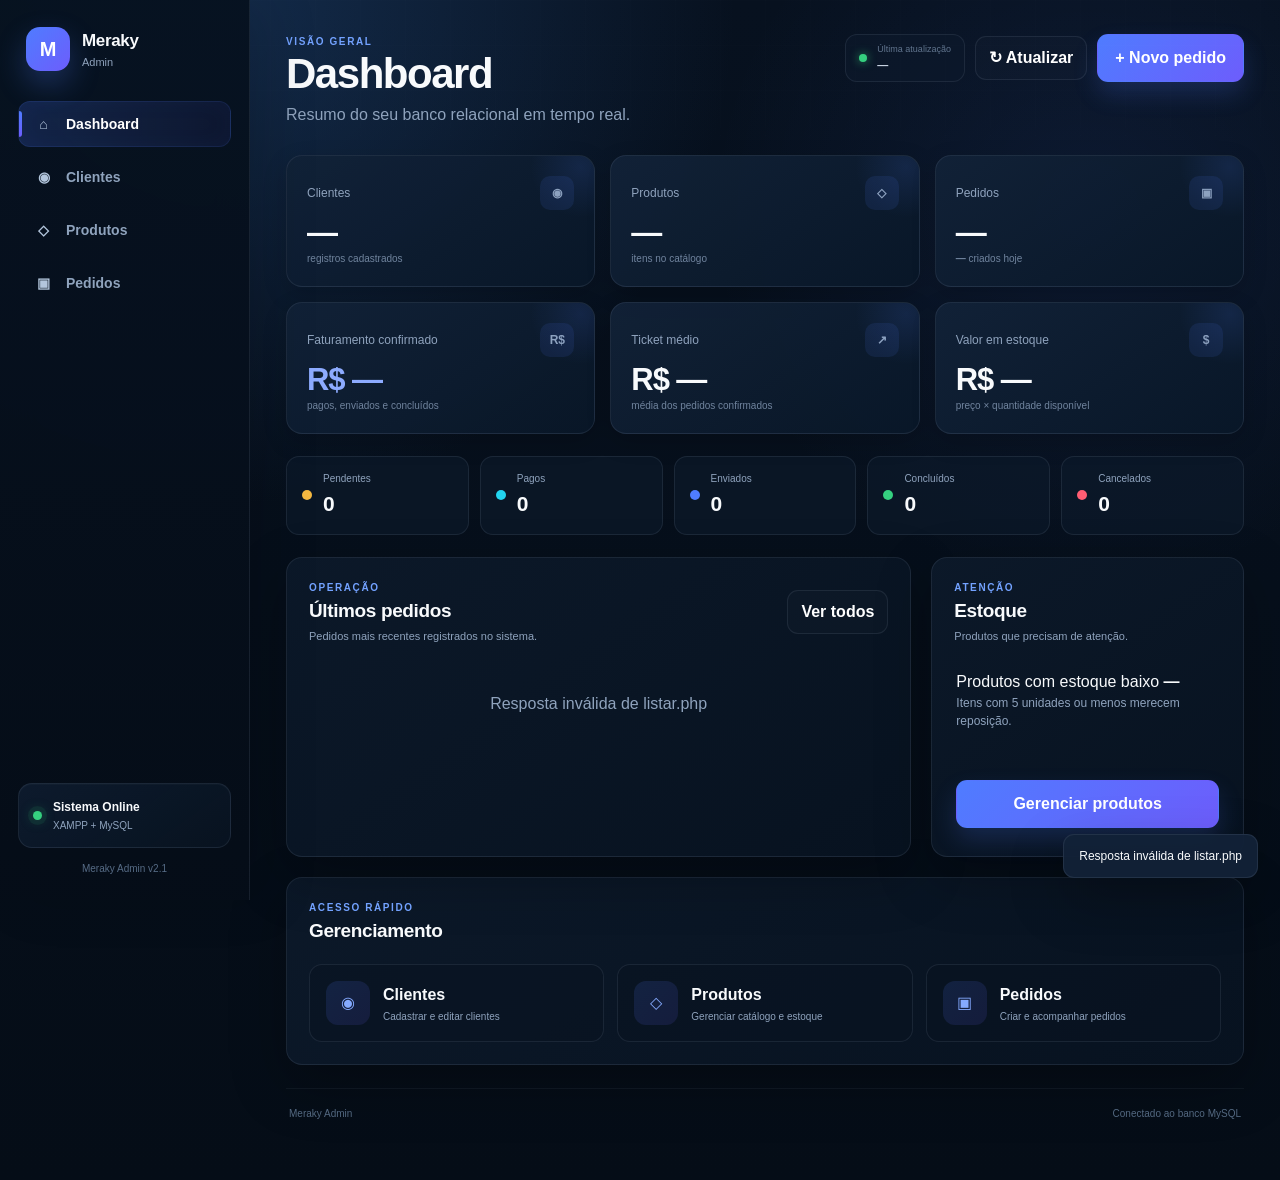
==== index.html @ b6b2882a "first commit" ====
<!DOCTYPE html>
<html lang="pt-BR">
<head>
  <meta charset="UTF-8">

  <meta
    name="viewport"
    content="width=device-width, initial-scale=1.0"
  >

  <meta
    name="description"
    content="Painel administrativo Meraky conectado ao MySQL."
  >

  <title>Dashboard | Meraky Admin</title>

  <link rel="stylesheet" href="style.css">
</head>

<body>

  <div class="app">

    <!-- SIDEBAR -->

    <aside
      class="sidebar"
      id="sidebar"
    >

      <a
        class="brand"
        href="index.html"
      >

        <span class="brand-mark">
          M
        </span>

        <span>
          <b>Meraky</b>
          <small>Admin</small>
        </span>

      </a>

      <nav class="nav">

        <a
          class="nav-link active"
          href="index.html"
        >
          <span>⌂</span>
          Dashboard
        </a>

        <a
          class="nav-link"
          href="clientes.html"
        >
          <span>◉</span>
          Clientes
        </a>

        <a
          class="nav-link"
          href="produtos.html"
        >
          <span>◇</span>
          Produtos
        </a>

        <a
          class="nav-link"
          href="pedidos.html"
        >
          <span>▣</span>
          Pedidos
        </a>

      </nav>

      <div class="sidebar-spacer"></div>

      <div class="db-card">

        <span class="pulse"></span>

        <div>
          <b>Sistema Online</b>

          <small>
            XAMPP + MySQL
          </small>
        </div>

      </div>

      <div class="sidebar-version">
        Meraky Admin v2.1
      </div>

    </aside>


    <!-- CONTEÚDO -->

    <main class="main">

      <!-- HEADER -->

      <header class="topbar">

        <div class="topbar-title">

          <button
            class="menu-btn"
            id="menuBtn"
            aria-label="Abrir menu"
          >
            ☰
          </button>

          <div>

            <p class="eyebrow">
              Visão geral
            </p>

            <h1>
              Dashboard
            </h1>

            <p class="muted">
              Resumo do seu banco relacional em tempo real.
            </p>

          </div>

        </div>


        <div class="topbar-actions">

          <div class="sync-info">

            <span class="sync-dot"></span>

            <div>
              <small>
                Última atualização
              </small>

              <strong id="ultimaAtualizacao">
                —
              </strong>
            </div>

          </div>

          <button
            type="button"
            class="ghost-btn"
            id="btnAtualizarDashboard"
          >
            ↻ Atualizar
          </button>

          <a
            class="primary-btn"
            href="pedidos.html"
          >
            + Novo pedido
          </a>

        </div>

      </header>


      <!-- ESTATÍSTICAS PRINCIPAIS -->

      <section class="stats-grid dashboard-stats">

        <article class="stat">

          <div class="stat-top">

            <span>
              Clientes
            </span>

            <span class="stat-icon">
              ◉
            </span>

          </div>

          <strong id="statClientes">
            —
          </strong>

          <small>
            registros cadastrados
          </small>

        </article>


        <article class="stat">

          <div class="stat-top">

            <span>
              Produtos
            </span>

            <span class="stat-icon">
              ◇
            </span>

          </div>

          <strong id="statProdutos">
            —
          </strong>

          <small>
            itens no catálogo
          </small>

        </article>


        <article class="stat">

          <div class="stat-top">

            <span>
              Pedidos
            </span>

            <span class="stat-icon">
              ▣
            </span>

          </div>

          <strong id="statPedidos">
            —
          </strong>

          <small>
            <b id="statPedidosHoje">
              —
            </b>
            criados hoje
          </small>

        </article>


        <article class="stat accent">

          <div class="stat-top">

            <span>
              Faturamento confirmado
            </span>

            <span class="stat-icon">
              R$
            </span>

          </div>

          <strong id="statFaturamento">
            R$ —
          </strong>

          <small>
            pagos, enviados e concluídos
          </small>

        </article>


        <article class="stat">

          <div class="stat-top">

            <span>
              Ticket médio
            </span>

            <span class="stat-icon">
              ↗
            </span>

          </div>

          <strong id="statTicket">
            R$ —
          </strong>

          <small>
            média dos pedidos confirmados
          </small>

        </article>


        <article class="stat">

          <div class="stat-top">

            <span>
              Valor em estoque
            </span>

            <span class="stat-icon">
              $
            </span>

          </div>

          <strong id="statValorEstoque">
            R$ —
          </strong>

          <small>
            preço × quantidade disponível
          </small>

        </article>

      </section>


      <!-- RESUMO DE STATUS -->

      <section class="status-summary">

        <article class="status-card">

          <span class="status-dot pendente"></span>

          <div>
            <small>Pendentes</small>
            <strong id="statusPendente">
              0
            </strong>
          </div>

        </article>


        <article class="status-card">

          <span class="status-dot pago"></span>

          <div>
            <small>Pagos</small>
            <strong id="statusPago">
              0
            </strong>
          </div>

        </article>


        <article class="status-card">

          <span class="status-dot enviado"></span>

          <div>
            <small>Enviados</small>
            <strong id="statusEnviado">
              0
            </strong>
          </div>

        </article>


        <article class="status-card">

          <span class="status-dot concluido"></span>

          <div>
            <small>Concluídos</small>
            <strong id="statusConcluido">
              0
            </strong>
          </div>

        </article>


        <article class="status-card">

          <span class="status-dot cancelado"></span>

          <div>
            <small>Cancelados</small>
            <strong id="statusCancelado">
              0
            </strong>
          </div>

        </article>

      </section>


      <!-- CONTEÚDO PRINCIPAL -->

      <section class="grid-2 dashboard-grid">

        <!-- ÚLTIMOS PEDIDOS -->

        <article class="panel">

          <div class="panel-head">

            <div>

              <p class="eyebrow">
                Operação
              </p>

              <h2>
                Últimos pedidos
              </h2>

              <p class="muted panel-description">
                Pedidos mais recentes registrados no sistema.
              </p>

            </div>

            <a
              class="ghost-btn"
              href="pedidos.html"
            >
              Ver todos
            </a>

          </div>

          <div
            id="ultimosPedidos"
            class="activity"
          >

            <div class="empty">
              Carregando...
            </div>

          </div>

        </article>


        <!-- ESTOQUE -->

        <article class="panel">

          <div class="panel-head">

            <div>

              <p class="eyebrow">
                Atenção
              </p>

              <h2>
                Estoque
              </h2>

              <p class="muted panel-description">
                Produtos que precisam de atenção.
              </p>

            </div>

          </div>


          <div class="stock-highlight">

            <div class="stock-number">

              <span>
                Produtos com estoque baixo
              </span>

              <strong id="statBaixo">
                —
              </strong>

            </div>

            <p>
              Itens com 5 unidades ou menos merecem reposição.
            </p>

            <div
              id="listaEstoqueBaixo"
              class="stock-list"
            ></div>

            <a
              href="produtos.html"
              class="primary-btn full"
            >
              Gerenciar produtos
            </a>

          </div>

        </article>

      </section>


      <!-- AÇÕES RÁPIDAS -->

      <section class="panel quick-panel">

        <div class="panel-head">

          <div>

            <p class="eyebrow">
              Acesso rápido
            </p>

            <h2>
              Gerenciamento
            </h2>

          </div>

        </div>


        <div class="quick-actions">

          <a
            href="clientes.html"
            class="quick-action"
          >

            <span class="quick-icon">
              ◉
            </span>

            <div>
              <strong>
                Clientes
              </strong>

              <small>
                Cadastrar e editar clientes
              </small>
            </div>

          </a>


          <a
            href="produtos.html"
            class="quick-action"
          >

            <span class="quick-icon">
              ◇
            </span>

            <div>
              <strong>
                Produtos
              </strong>

              <small>
                Gerenciar catálogo e estoque
              </small>
            </div>

          </a>


          <a
            href="pedidos.html"
            class="quick-action"
          >

            <span class="quick-icon">
              ▣
            </span>

            <div>
              <strong>
                Pedidos
              </strong>

              <small>
                Criar e acompanhar pedidos
              </small>
            </div>

          </a>

        </div>

      </section>


      <footer class="dashboard-footer">

        <span>
          Meraky Admin
        </span>

        <span>
          Conectado ao banco MySQL
        </span>

      </footer>

    </main>

  </div>


  <div
    class="toast"
    id="toast"
  ></div>

  <script src="dashboard.js"></script>

</body>
</html>
---- style.css ----
:root {
  --bg: #06101d;
  --bg-soft: #0a1626;

  --surface: rgba(13, 26, 43, 0.88);
  --surface-solid: #0d1a2b;
  --surface-2: #122238;
  --surface-3: #172b46;

  --text: #f8fafc;
  --text-soft: #dbe7f5;
  --muted: #8fa3bd;

  --line: rgba(148, 163, 184, 0.13);
  --line-strong: rgba(148, 163, 184, 0.22);

  --blue: #4f7cff;
  --blue-light: #73a2ff;
  --blue-dark: #2f5fe0;

  --purple: #6d5dfc;

  --green: #35d07f;
  --red: #ff5d73;
  --amber: #f5b942;
  --cyan: #22d3ee;

  --radius-sm: 10px;
  --radius: 16px;
  --radius-lg: 20px;

  --shadow-sm:
    0 8px 24px
    rgba(0, 0, 0, 0.16);

  --shadow:
    0 20px 55px
    rgba(0, 0, 0, 0.26);

  --shadow-lg:
    0 35px 90px
    rgba(0, 0, 0, 0.42);

  --sidebar-width: 250px;

  --transition:
    180ms ease;
}


/* =====================================================
   RESET
===================================================== */

* {
  box-sizing: border-box;
  margin: 0;
  padding: 0;
}

html {
  color-scheme: dark;
  scroll-behavior: smooth;
}

body {
  min-height: 100vh;

  overflow-x: hidden;

  background:
    radial-gradient(
      circle at 18% 0%,
      rgba(34, 74, 126, 0.45),
      transparent 32%
    ),
    radial-gradient(
      circle at 85% 18%,
      rgba(79, 124, 255, 0.09),
      transparent 26%
    ),
    linear-gradient(
      180deg,
      #07111f,
      #050d17
    );

  color: var(--text);

  font-family:
    Inter,
    "Segoe UI",
    Arial,
    sans-serif;

  line-height: 1.5;
}

body::before {
  content: "";

  position: fixed;
  inset: 0;

  pointer-events: none;

  background-image:
    linear-gradient(
      rgba(255, 255, 255, 0.012) 1px,
      transparent 1px
    ),
    linear-gradient(
      90deg,
      rgba(255, 255, 255, 0.012) 1px,
      transparent 1px
    );

  background-size:
    45px 45px;

  mask-image:
    linear-gradient(
      to bottom,
      rgba(0, 0, 0, 0.6),
      transparent 85%
    );
}

button,
input,
select,
textarea {
  font: inherit;
}

button,
a,
select {
  -webkit-tap-highlight-color: transparent;
}

a {
  color: inherit;
}

button {
  border: 0;
}

::selection {
  background:
    rgba(79, 124, 255, 0.35);

  color: white;
}


/* =====================================================
   SCROLLBAR
===================================================== */

::-webkit-scrollbar {
  width: 9px;
  height: 9px;
}

::-webkit-scrollbar-track {
  background: #07111f;
}

::-webkit-scrollbar-thumb {
  background: #233a58;
  border-radius: 20px;
}

::-webkit-scrollbar-thumb:hover {
  background: #315277;
}


/* =====================================================
   APP
===================================================== */

.app {
  min-height: 100vh;

  display: grid;

  grid-template-columns:
    var(--sidebar-width)
    minmax(0, 1fr);
}


/* =====================================================
   SIDEBAR
===================================================== */

.sidebar {
  position: fixed;

  inset:
    0
    auto
    0
    0;

  width:
    var(--sidebar-width);

  padding:
    24px 18px;

  display: flex;
  flex-direction: column;

  z-index: 50;

  border-right:
    1px solid var(--line);

  background:
    linear-gradient(
      180deg,
      rgba(7, 18, 32, 0.97),
      rgba(5, 13, 24, 0.98)
    );

  backdrop-filter:
    blur(18px);

  box-shadow:
    18px 0 50px
    rgba(0, 0, 0, 0.12);
}


/* =====================================================
   BRAND
===================================================== */

.brand {
  display: flex;
  align-items: center;

  gap: 12px;

  padding:
    3px 8px 30px;

  color: var(--text);

  text-decoration: none;
}

.brand-mark {
  width: 44px;
  height: 44px;

  flex: 0 0 auto;

  display: grid;
  place-items: center;

  border-radius: 14px;

  background:
    linear-gradient(
      135deg,
      var(--blue),
      var(--purple)
    );

  box-shadow:
    0 13px 30px
    rgba(79, 124, 255, 0.28);

  color: white;

  font-size: 20px;
  font-weight: 900;
}

.brand > span:last-child {
  min-width: 0;

  display: flex;
  flex-direction: column;
}

.brand b {
  font-size: 17px;
  letter-spacing: -0.02em;
}

.brand small {
  color: var(--muted);

  font-size: 11px;
}


/* =====================================================
   NAV
===================================================== */

.nav {
  display: grid;
  gap: 7px;
}

.nav-link {
  position: relative;

  display: flex;
  align-items: center;

  gap: 12px;

  min-height: 46px;

  padding:
    11px 14px;

  overflow: hidden;

  border:
    1px solid transparent;

  border-radius:
    12px;

  color: var(--muted);

  text-decoration: none;

  font-size: 14px;
  font-weight: 650;

  transition:
    background var(--transition),
    color var(--transition),
    border-color var(--transition),
    transform var(--transition);
}

.nav-link::before {
  content: "";

  position: absolute;

  left: 0;
  top: 9px;
  bottom: 9px;

  width: 3px;

  border-radius:
    0 6px 6px 0;

  background:
    linear-gradient(
      var(--blue),
      var(--purple)
    );

  opacity: 0;

  transition:
    opacity var(--transition);
}

.nav-link:hover {
  color: #fff;

  transform:
    translateX(2px);

  background:
    rgba(79, 124, 255, 0.08);

  border-color:
    rgba(79, 124, 255, 0.08);
}

.nav-link.active {
  color: #fff;

  background:
    linear-gradient(
      90deg,
      rgba(79, 124, 255, 0.19),
      rgba(109, 93, 252, 0.07)
    );

  border-color:
    rgba(79, 124, 255, 0.13);

  box-shadow:
    inset 0 0 25px
    rgba(79, 124, 255, 0.04);
}

.nav-link.active::before {
  opacity: 1;
}

.nav-link span {
  width: 21px;

  display: grid;
  place-items: center;

  color: #b3c6dd;

  text-align: center;
}


/* =====================================================
   SIDEBAR BOTTOM
===================================================== */

.sidebar-spacer {
  flex: 1;
}

.db-card {
  margin-top: auto;

  padding: 14px;

  display: flex;
  align-items: center;

  gap: 11px;

  border:
    1px solid var(--line);

  border-radius: 14px;

  background:
    linear-gradient(
      145deg,
      rgba(18, 34, 56, 0.66),
      rgba(10, 23, 38, 0.58)
    );

  box-shadow:
    inset 0 1px 0
    rgba(255, 255, 255, 0.02);
}

.db-card div {
  display: flex;
  flex-direction: column;

  gap: 2px;
}

.db-card b {
  font-size: 12px;
}

.db-card small {
  color: var(--muted);

  font-size: 10px;
}

.pulse {
  width: 9px;
  height: 9px;

  flex: 0 0 auto;

  border-radius: 50%;

  background: var(--green);

  box-shadow:
    0 0 0 5px
    rgba(53, 208, 127, 0.08),
    0 0 14px
    rgba(53, 208, 127, 0.4);

  animation:
    pulse 2s infinite;
}

@keyframes pulse {
  0%,
  100% {
    box-shadow:
      0 0 0 5px
      rgba(53, 208, 127, 0.08);
  }

  50% {
    box-shadow:
      0 0 0 8px
      rgba(53, 208, 127, 0.02);
  }
}

.sidebar-version {
  margin-top: 13px;

  color: #566b85;

  font-size: 10px;

  text-align: center;
}


/* =====================================================
   MAIN
===================================================== */

.main {
  grid-column: 2;

  width: 100%;
  max-width: 1540px;

  margin: 0 auto;

  padding:
    34px 36px 42px;
}


/* =====================================================
   TOPBAR
===================================================== */

.topbar {
  display: flex;

  justify-content:
    space-between;

  align-items:
    flex-start;

  gap: 24px;

  margin-bottom: 28px;
}

.topbar-title {
  display: flex;

  align-items:
    flex-start;

  gap: 14px;
}

.topbar h1 {
  margin:
    3px 0 7px;

  font-size:
    clamp(
      29px,
      4vw,
      42px
    );

  line-height: 1.05;

  letter-spacing:
    -0.035em;
}

.eyebrow {
  color: var(--blue-light);

  font-size: 10px;
  font-weight: 800;

  letter-spacing:
    0.16em;

  text-transform:
    uppercase;
}

.muted {
  color: var(--muted);
}

.topbar-actions {
  display: flex;

  align-items:
    center;

  gap: 10px;
}

.sync-info {
  display: flex;

  align-items:
    center;

  gap: 10px;

  min-height: 44px;

  padding:
    8px 13px;

  border:
    1px solid var(--line);

  border-radius: 12px;

  background:
    rgba(13, 26, 43, 0.65);
}

.sync-info > div {
  display: flex;

  flex-direction:
    column;
}

.sync-info small {
  color: #61758e;

  font-size: 9px;
}

.sync-info strong {
  color: #cdd8e7;

  font-size: 11px;
}

.sync-dot {
  width: 8px;
  height: 8px;

  border-radius: 50%;

  background: var(--green);

  box-shadow:
    0 0 10px
    rgba(53, 208, 127, 0.7);
}


/* =====================================================
   BUTTONS
===================================================== */

.menu-btn {
  display: none;
}

.primary-btn,
.secondary-btn,
.ghost-btn,
.icon-btn,
.danger-btn,
.edit-btn {
  min-height: 40px;

  border:
    1px solid transparent;

  border-radius:
    11px;

  cursor: pointer;

  color: white;

  font-weight: 750;

  text-decoration: none;

  transition:
    transform var(--transition),
    background var(--transition),
    border-color var(--transition),
    box-shadow var(--transition),
    opacity var(--transition);
}

.primary-btn,
.secondary-btn,
.ghost-btn,
.danger-btn,
.edit-btn {
  display: inline-flex;

  align-items: center;

  justify-content: center;
}

.primary-btn {
  padding:
    11px 17px;

  background:
    linear-gradient(
      135deg,
      var(--blue),
      var(--purple)
    );

  box-shadow:
    0 12px 25px
    rgba(79, 124, 255, 0.19);
}

.primary-btn:hover {
  transform:
    translateY(-2px);

  box-shadow:
    0 16px 30px
    rgba(79, 124, 255, 0.27);
}

.secondary-btn {
  padding:
    10px 15px;

  background:
    var(--surface-3);

  border-color:
    var(--line);
}

.ghost-btn {
  padding:
    9px 13px;

  background:
    rgba(255, 255, 255, 0.015);

  border-color:
    var(--line);
}

.ghost-btn:hover,
.secondary-btn:hover {
  transform:
    translateY(-1px);

  border-color:
    rgba(79, 124, 255, 0.35);

  background:
    rgba(79, 124, 255, 0.08);
}

.danger-btn {
  padding:
    7px 11px;

  background:
    rgba(255, 93, 115, 0.11);

  color: #ff8797;

  border-color:
    rgba(255, 93, 115, 0.2);
}

.danger-btn:hover {
  background:
    rgba(255, 93, 115, 0.18);
}

.edit-btn {
  padding:
    7px 11px;

  background:
    rgba(109, 93, 252, 0.12);

  color: #bbb2ff;

  border-color:
    rgba(109, 93, 252, 0.22);
}

.edit-btn:hover {
  background:
    rgba(109, 93, 252, 0.2);
}

.icon-btn {
  width: 38px;
  height: 38px;

  display: grid;
  place-items: center;

  background:
    var(--surface-3);

  border-color:
    var(--line);

  font-size: 20px;
}

button:disabled {
  cursor: not-allowed;

  opacity: 0.55;

  transform: none !important;
}

.full {
  width: 100%;

  margin-top: 18px;
}


/* =====================================================
   DASHBOARD STATS
===================================================== */

.stats-grid {
  display: grid;

  grid-template-columns:
    repeat(
      4,
      minmax(0, 1fr)
    );

  gap: 15px;

  margin-bottom: 22px;
}

.dashboard-stats {
  grid-template-columns:
    repeat(
      3,
      minmax(0, 1fr)
    );
}

.stats-grid.three {
  grid-template-columns:
    repeat(
      3,
      minmax(0, 1fr)
    );
}

.stat {
  position: relative;

  min-height: 132px;

  overflow: hidden;

  padding: 20px;

  display: flex;
  flex-direction: column;

  justify-content: center;

  border:
    1px solid var(--line);

  border-radius:
    var(--radius);

  background:
    linear-gradient(
      145deg,
      rgba(18, 34, 56, 0.94),
      rgba(9, 23, 40, 0.94)
    );

  box-shadow:
    var(--shadow-sm);

  transition:
    transform var(--transition),
    border-color var(--transition),
    box-shadow var(--transition);
}

.stat:hover {
  transform:
    translateY(-3px);

  border-color:
    rgba(79, 124, 255, 0.24);

  box-shadow:
    0 20px 45px
    rgba(0, 0, 0, 0.2);
}

.stat::after {
  content: "";

  position: absolute;

  width: 110px;
  height: 110px;

  right: -42px;
  top: -44px;

  border-radius: 50%;

  background:
    radial-gradient(
      circle,
      rgba(79, 124, 255, 0.12),
      transparent 65%
    );
}

.stat-top {
  display: flex;

  justify-content:
    space-between;

  align-items:
    center;

  gap: 12px;
}

.stat span {
  color: var(--muted);

  font-size: 12px;
}

.stat strong {
  margin:
    7px 0 3px;

  font-size:
    clamp(
      25px,
      3vw,
      31px
    );

  line-height: 1;

  letter-spacing:
    -0.035em;
}

.stat small {
  color: #70849e;

  font-size: 10px;
}

.stat.accent strong {
  color: #8dabff;
}

.stat.success strong {
  color: var(--green);
}

.stat.warning strong {
  color: var(--amber);
}

.stat-icon {
  width: 34px;
  height: 34px;

  flex: 0 0 auto;

  display: grid;
  place-items: center;

  border-radius: 10px;

  color: #81a8ff;

  background:
    rgba(79, 124, 255, 0.1);

  font-size: 11px;
  font-weight: 800;
}


/* =====================================================
   STATUS SUMMARY
===================================================== */

.status-summary {
  display: grid;

  grid-template-columns:
    repeat(
      5,
      minmax(0, 1fr)
    );

  gap: 11px;

  margin-bottom: 22px;
}

.status-card {
  min-height: 76px;

  padding:
    14px 15px;

  display: flex;

  align-items: center;

  gap: 11px;

  border:
    1px solid var(--line);

  border-radius: 13px;

  background:
    rgba(13, 26, 43, 0.66);

  transition:
    transform var(--transition),
    border-color var(--transition);
}

.status-card:hover {
  transform:
    translateY(-2px);

  border-color:
    rgba(79, 124, 255, 0.24);
}

.status-card > div {
  display: flex;

  flex-direction:
    column;

  gap: 2px;
}

.status-card small {
  color: var(--muted);

  font-size: 10px;
}

.status-card strong {
  font-size: 21px;
}

.status-dot {
  width: 10px;
  height: 10px;

  flex: 0 0 auto;

  border-radius: 50%;
}

.status-dot.pendente {
  background: var(--amber);
}

.status-dot.pago {
  background: var(--cyan);
}

.status-dot.enviado {
  background: var(--blue);
}

.status-dot.concluido {
  background: var(--green);
}

.status-dot.cancelado {
  background: var(--red);
}


/* =====================================================
   PANELS
===================================================== */

.grid-2 {
  display: grid;

  grid-template-columns:
    minmax(0, 1.6fr)
    minmax(300px, 0.8fr);

  gap: 20px;
}

.panel {
  min-width: 0;

  padding: 22px;

  border:
    1px solid var(--line);

  border-radius:
    var(--radius);

  background:
    linear-gradient(
      145deg,
      rgba(13, 26, 43, 0.9),
      rgba(8, 19, 33, 0.9)
    );

  box-shadow:
    var(--shadow);
}

.panel-head {
  display: flex;

  justify-content:
    space-between;

  align-items:
    center;

  gap: 18px;

  margin-bottom: 19px;
}

.panel-head h2 {
  margin-top: 2px;

  font-size: 19px;

  letter-spacing:
    -0.02em;
}

.panel-description {
  margin-top: 3px;

  font-size: 11px;
}


/* =====================================================
   TOOLBAR
===================================================== */

.toolbar {
  display: flex;

  align-items: center;

  justify-content:
    space-between;

  gap: 12px;

  margin-bottom: 17px;
}

.toolbar-actions {
  display: flex;

  align-items: center;

  gap: 9px;
}

.search {
  min-width: 280px;
  max-width: 520px;

  flex: 1;

  display: flex;
  align-items: center;

  gap: 10px;

  padding:
    0 13px;

  border:
    1px solid var(--line);

  border-radius:
    11px;

  background:
    rgba(6, 17, 30, 0.8);

  transition:
    border-color var(--transition),
    box-shadow var(--transition);
}

.search input {
  width: 100%;

  padding:
    11px 0;

  border: 0;
  outline: 0;

  background:
    transparent;

  color: var(--text);
}

.search input::placeholder,
.field input::placeholder {
  color: #536a84;
}

.select {
  padding:
    10px 11px;

  outline: none;

  border:
    1px solid var(--line);

  border-radius:
    10px;

  background:
    #0a1726;

  color: var(--text);
}


/* =====================================================
   TABLE
===================================================== */

.table-wrap {
  overflow: auto;

  border:
    1px solid var(--line);

  border-radius: 13px;

  background:
    rgba(5, 14, 25, 0.25);
}

table {
  width: 100%;

  min-width: 780px;

  border-collapse:
    collapse;
}

th,
td {
  padding:
    13px 14px;

  text-align: left;

  border-bottom:
    1px solid var(--line);

  font-size: 12px;
}

th {
  position: sticky;
  top: 0;

  z-index: 2;

  color: #7890aa;

  background:
    rgba(9, 22, 38, 0.96);

  font-size: 10px;
  font-weight: 800;

  text-transform:
    uppercase;

  letter-spacing:
    0.075em;

  backdrop-filter:
    blur(10px);
}

tbody tr {
  transition:
    background var(--transition);
}

tbody tr:hover {
  background:
    rgba(79, 124, 255, 0.035);
}

tbody tr:last-child td {
  border-bottom: 0;
}


/* =====================================================
   CLIENTS
===================================================== */

.client-cell {
  display: flex;

  align-items: center;

  gap: 10px;
}

.avatar {
  width: 35px;
  height: 35px;

  flex: 0 0 auto;

  display: grid;
  place-items: center;

  border-radius: 11px;

  background:
    linear-gradient(
      135deg,
      #2d7cff,
      #785cff
    );

  box-shadow:
    0 8px 18px
    rgba(61, 103, 255, 0.16);

  font-size: 12px;
  font-weight: 800;
}

.actions {
  display: flex;

  gap: 7px;
}


/* =====================================================
   BADGES
===================================================== */

.badge,
.status-badge {
  display: inline-flex;

  align-items: center;

  justify-content: center;

  gap: 5px;

  padding:
    5px 9px;

  border:
    1px solid transparent;

  border-radius:
    999px;

  font-size: 10px;
  font-weight: 800;
}

.badge.ok,
.status-concluido {
  color: #6beca4;

  background:
    rgba(53, 208, 127, 0.1);

  border-color:
    rgba(53, 208, 127, 0.13);
}

.badge.low,
.status-pendente {
  color: #ffd66b;

  background:
    rgba(245, 185, 66, 0.1);

  border-color:
    rgba(245, 185, 66, 0.13);
}

.badge.Pendente {
  color: #ffd66b;
  background: rgba(245, 185, 66, 0.1);
}

.badge.Pago,
.status-pago {
  color: #72ddf0;
  background: rgba(34, 211, 238, 0.1);
}

.badge.Enviado,
.status-enviado {
  color: #88abff;
  background: rgba(79, 124, 255, 0.12);
}

.badge.Concluído {
  color: #65e49a;
  background: rgba(53, 208, 127, 0.1);
}

.badge.Cancelado,
.status-cancelado {
  color: #ff8797;
  background: rgba(255, 93, 115, 0.1);
}


/* =====================================================
   EMPTY STATE
===================================================== */

.empty {
  padding:
    28px !important;

  color: var(--muted);

  text-align: center;
}

/* =====================================================
   ACTIVITY
===================================================== */

.activity {
  display: grid;

  gap: 8px;
}

.activity-row,
.activity-item {
  display: grid;

  grid-template-columns:
    auto minmax(0, 1fr) auto;

  align-items: center;

  gap: 12px;

  padding:
    12px;

  color: inherit;

  text-decoration: none;

  border:
    1px solid var(--line);

  border-radius:
    12px;

  background:
    rgba(255, 255, 255, 0.013);

  transition:
    transform var(--transition),
    border-color var(--transition),
    background var(--transition);
}

.activity-row:hover,
.activity-item:hover {
  transform:
    translateX(2px);

  border-color:
    rgba(79, 124, 255, 0.18);

  background:
    rgba(79, 124, 255, 0.035);
}

.activity-id {
  width: 41px;
  height: 41px;

  display: grid;
  place-items: center;

  border-radius:
    11px;

  color: #8eb0ff;

  background:
    rgba(79, 124, 255, 0.1);

  font-size: 11px;
  font-weight: 800;
}

.activity-main {
  min-width: 0;

  display: flex;

  flex-direction:
    column;

  gap: 3px;
}

.activity-main strong {
  overflow: hidden;

  text-overflow:
    ellipsis;

  white-space:
    nowrap;
}

.activity-main small,
.activity-row small {
  color: var(--muted);

  font-size: 10px;
}

.activity-side,
.activity-value {
  display: flex;

  flex-direction:
    column;

  align-items:
    flex-end;

  gap: 5px;

  text-align: right;
}


/* =====================================================
   STOCK
===================================================== */

.stock-highlight {
  padding:
    6px 2px;
}

.stock-highlight > span {
  color: var(--muted);

  font-size: 12px;
}

.stock-highlight > strong {
  display: block;

  margin:
    9px 0;

  font-size:
    clamp(
      40px,
      5vw,
      55px
    );

  letter-spacing:
    -0.04em;
}

.stock-highlight p {
  color: var(--muted);

  font-size: 12px;
}

.stock-list {
  display: grid;

  gap: 8px;

  margin:
    16px 0;
}

.stock-row {
  display: flex;

  align-items: center;

  justify-content:
    space-between;

  gap: 12px;

  padding:
    10px 11px;

  border:
    1px solid
    rgba(148, 163, 184, 0.07);

  border-radius:
    10px;

  background:
    rgba(6, 17, 30, 0.45);
}

.stock-row > div {
  display: flex;

  flex-direction:
    column;

  gap: 2px;
}

.stock-row small {
  color: var(--muted);

  font-size: 10px;
}

.stock-quantity {
  color: var(--amber);

  font-size: 11px;
  font-weight: 800;
}

.stock-quantity.danger {
  color: var(--red);
}

.stock-ok {
  display: flex;

  align-items: center;

  gap: 11px;

  margin:
    15px 0;

  padding:
    12px;

  border:
    1px solid
    rgba(53, 208, 127, 0.12);

  border-radius:
    11px;

  background:
    rgba(53, 208, 127, 0.06);
}

.stock-ok > span {
  width: 32px;
  height: 32px;

  display: grid;
  place-items: center;

  border-radius:
    50%;

  background:
    rgba(53, 208, 127, 0.12);

  color: var(--green);
}

.stock-ok > div {
  display: flex;

  flex-direction:
    column;
}

.stock-ok small {
  color: var(--muted);

  font-size: 10px;
}


/* =====================================================
   QUICK ACTIONS
===================================================== */

.quick-panel {
  margin-top: 20px;
}

.quick-actions {
  display: grid;

  grid-template-columns:
    repeat(
      3,
      minmax(0, 1fr)
    );

  gap: 13px;
}

.quick-action {
  display: flex;

  align-items: center;

  gap: 13px;

  padding:
    16px;

  color: inherit;

  text-decoration: none;

  border:
    1px solid var(--line);

  border-radius:
    13px;

  background:
    rgba(8, 19, 33, 0.5);

  transition:
    transform var(--transition),
    border-color var(--transition),
    background var(--transition);
}

.quick-action:hover {
  transform:
    translateY(-2px);

  border-color:
    rgba(79, 124, 255, 0.22);

  background:
    rgba(79, 124, 255, 0.04);
}

.quick-icon {
  width: 44px;
  height: 44px;

  flex: 0 0 auto;

  display: grid;
  place-items: center;

  border-radius:
    12px;

  color: #85aaff;

  background:
    linear-gradient(
      135deg,
      rgba(79, 124, 255, 0.14),
      rgba(109, 93, 252, 0.12)
    );
}

.quick-action > div {
  min-width: 0;

  display: flex;

  flex-direction:
    column;

  gap: 2px;
}

.quick-action small {
  color: var(--muted);

  font-size: 10px;
}


/* =====================================================
   FORMS
===================================================== */

.field {
  display: grid;

  gap: 7px;

  margin-bottom:
    14px;
}

.field span {
  color: #bdcada;

  font-size: 11px;
  font-weight: 700;
}

.field input,
.field select {
  width: 100%;

  padding:
    11px 12px;

  outline: none;

  border:
    1px solid var(--line);

  border-radius:
    10px;

  background:
    #081522;

  color: white;

  transition:
    border-color var(--transition),
    box-shadow var(--transition);
}

.field input:focus,
.field select:focus,
.search:focus-within {
  border-color:
    rgba(79, 124, 255, 0.65);

  box-shadow:
    0 0 0 3px
    rgba(79, 124, 255, 0.08);
}

.form-grid {
  display: grid;

  grid-template-columns:
    repeat(
      2,
      minmax(0, 1fr)
    );

  gap: 12px;
}

.form-message {
  min-height: 20px;

  color: #ff8797;

  font-size: 11px;
}


/* =====================================================
   MODAL
===================================================== */

.modal-overlay {
  position: fixed;

  inset: 0;

  z-index: 100;

  display: none;

  align-items: center;

  justify-content: center;

  padding: 18px;

  background:
    rgba(1, 7, 14, 0.78);

  backdrop-filter:
    blur(10px);
}

.modal-overlay.active {
  display: flex;

  animation:
    fadeIn
    160ms ease;
}

@keyframes fadeIn {
  from {
    opacity: 0;
  }

  to {
    opacity: 1;
  }
}

.modal {
  width:
    min(
      520px,
      100%
    );

  max-height:
    90vh;

  overflow: auto;

  padding: 23px;

  border:
    1px solid var(--line-strong);

  border-radius:
    var(--radius-lg);

  background:
    linear-gradient(
      145deg,
      #0d1a2b,
      #091523
    );

  box-shadow:
    var(--shadow-lg);

  animation:
    modalIn
    200ms ease;
}

@keyframes modalIn {
  from {
    opacity: 0;

    transform:
      translateY(12px)
      scale(0.98);
  }

  to {
    opacity: 1;

    transform:
      none;
  }
}

.modal.wide {
  width:
    min(
      780px,
      100%
    );
}

.modal header {
  display: flex;

  justify-content:
    space-between;

  align-items:
    flex-start;

  gap: 15px;

  margin-bottom: 21px;
}

.modal-actions {
  display: flex;

  justify-content:
    flex-end;

  gap: 9px;

  margin-top:
    17px;
}


/* =====================================================
   TOAST
===================================================== */

.toast {
  position: fixed;

  right: 22px;
  bottom: 22px;

  z-index: 200;

  max-width:
    min(
      360px,
      calc(
        100vw - 30px
      )
    );

  padding:
    12px 15px;

  pointer-events: none;

  opacity: 0;

  transform:
    translateY(14px);

  border:
    1px solid var(--line);

  border-radius:
    11px;

  background:
    rgba(18, 34, 56, 0.96);

  box-shadow:
    var(--shadow);

  font-size: 12px;

  transition:
    opacity var(--transition),
    transform var(--transition);
}

.toast.show {
  opacity: 1;

  transform: none;
}


/* =====================================================
   ORDER ITEMS
===================================================== */

.items-head {
  display: flex;

  align-items: center;

  justify-content:
    space-between;

  gap: 12px;

  margin:
    18px 0 12px;
}

.order-items {
  display: grid;

  gap: 9px;
}

.order-item {
  display: grid;

  grid-template-columns:
    minmax(0, 1fr)
    105px
    38px;

  align-items: center;

  gap: 9px;

  padding:
    10px;

  border:
    1px solid var(--line);

  border-radius:
    11px;

  background:
    #081522;
}

.order-item select,
.order-item input {
  min-width: 0;

  padding:
    9px;

  border:
    1px solid var(--line);

  border-radius:
    9px;

  background:
    #0c1b2c;

  color: white;
}

.remove-item {
  width: 36px;
  height: 36px;

  cursor: pointer;

  border: 0;

  border-radius:
    9px;

  background:
    rgba(255, 93, 115, 0.1);

  color: #ff8797;

  transition:
    background var(--transition);
}

.remove-item:hover {
  background:
    rgba(255, 93, 115, 0.18);
}

.order-total {
  display: flex;

  justify-content:
    space-between;

  align-items: center;

  gap: 15px;

  margin-top: 15px;

  padding: 15px;

  border:
    1px solid
    rgba(79, 124, 255, 0.14);

  border-radius:
    12px;

  background:
    rgba(79, 124, 255, 0.065);
}

.order-total strong {
  font-size: 21px;
}

.details {
  max-width: 260px;

  color: var(--muted);

  font-size: 10px;

  white-space: normal;
}

.status-select {
  padding:
    7px 9px;

  outline: none;

  border:
    1px solid var(--line);

  border-radius:
    9px;

  background:
    #0a1726;

  color: white;
}


/* =====================================================
   FOOTER
===================================================== */

.dashboard-footer {
  display: flex;

  justify-content:
    space-between;

  gap: 20px;

  margin-top: 23px;

  padding:
    17px 3px;

  border-top:
    1px solid
    rgba(148, 163, 184, 0.07);

  color: #536880;

  font-size: 10px;
}


/* =====================================================
   ACCESSIBILITY
===================================================== */

button:focus-visible,
a:focus-visible,
input:focus-visible,
select:focus-visible {
  outline:
    2px solid
    #78a4ff;

  outline-offset:
    2px;
}


/* =====================================================
   RESPONSIVE - 1200
===================================================== */

@media (
  max-width: 1200px
) {
  .dashboard-stats {
    grid-template-columns:
      repeat(
        2,
        minmax(0, 1fr)
      );
  }

  .status-summary {
    grid-template-columns:
      repeat(
        3,
        minmax(0, 1fr)
      );
  }
}


/* =====================================================
   RESPONSIVE - 1050
===================================================== */

@media (
  max-width: 1050px
) {
  .stats-grid {
    grid-template-columns:
      repeat(
        2,
        minmax(0, 1fr)
      );
  }

  .stats-grid.three {
    grid-template-columns:
      repeat(
        3,
        minmax(0, 1fr)
      );
  }

  .grid-2 {
    grid-template-columns:
      1fr;
  }

  .quick-actions {
    grid-template-columns:
      repeat(
        2,
        minmax(0, 1fr)
      );
  }
}


/* =====================================================
   RESPONSIVE - 780
===================================================== */

@media (
  max-width: 780px
) {
  .app {
    display: block;
  }

  .sidebar {
    transform:
      translateX(-100%);

    transition:
      transform
      220ms ease;
  }

  .sidebar.open {
    transform: none;

    box-shadow:
      22px 0 70px
      rgba(0, 0, 0, 0.42);
  }

  .main {
    grid-column: auto;

    padding:
      21px 15px 34px;
  }

  .menu-btn {
    width: 39px;
    height: 39px;

    flex: 0 0 auto;

    display: grid;
    place-items: center;

    border:
      1px solid var(--line);

    border-radius:
      10px;

    background:
      var(--surface-2);

    color: white;

    cursor: pointer;
  }

  .topbar {
    flex-direction:
      column;

    align-items:
      stretch;

    gap: 17px;
  }

  .topbar-actions {
    width: 100%;

    display: grid;

    grid-template-columns:
      1fr 1fr;

    gap: 9px;
  }

  .sync-info {
    grid-column:
      1 / -1;
  }

  .topbar-actions > * {
    width: 100%;
  }

  .dashboard-stats,
  .stats-grid {
    grid-template-columns:
      1fr 1fr;
  }

  .stats-grid.three {
    grid-template-columns:
      1fr;
  }

  .status-summary {
    grid-template-columns:
      1fr 1fr;
  }

  .toolbar {
    align-items:
      stretch;

    flex-direction:
      column;
  }

  .toolbar-actions {
    width: 100%;

    display: grid;

    grid-template-columns:
      1fr 1fr;
  }

  .toolbar-actions > * {
    width: 100%;
  }

  .search {
    min-width: 0;
    max-width: none;
  }

  .form-grid {
    grid-template-columns:
      1fr;
  }

  .quick-actions {
    grid-template-columns:
      1fr;
  }

  .order-item {
    grid-template-columns:
      minmax(0, 1fr)
      86px
      38px;
  }
}


/* =====================================================
   RESPONSIVE - 560
===================================================== */

@media (
  max-width: 560px
) {
  .main {
    padding:
      18px 12px 28px;
  }

  .topbar h1 {
    font-size: 30px;
  }

  .topbar-actions {
    grid-template-columns:
      1fr;
  }

  .sync-info {
    grid-column:
      auto;
  }

  .dashboard-stats,
  .stats-grid,
  .status-summary {
    grid-template-columns:
      1fr;
  }

  .stat {
    min-height: 115px;
  }

  .panel {
    padding: 15px;
  }

  .panel-head {
    align-items:
      flex-start;

    flex-direction:
      column;
  }

  .panel-head .ghost-btn {
    width: 100%;
  }

  .toolbar-actions {
    grid-template-columns:
      1fr;
  }

  .activity-item,
  .activity-row {
    grid-template-columns:
      auto minmax(0, 1fr);
  }

  .activity-side,
  .activity-value {
    grid-column: 2;

    align-items:
      flex-start;

    text-align: left;
  }

  .modal {
    padding: 18px;
  }

  .modal-actions {
    flex-direction:
      column-reverse;
  }

  .modal-actions > * {
    width: 100%;
  }

  .items-head {
    align-items:
      stretch;

    flex-direction:
      column;
  }

  .items-head button {
    width: 100%;
  }

  .order-item {
    grid-template-columns:
      1fr;
  }

  .order-item .remove-item {
    width: 100%;
  }

  .order-total {
    align-items:
      flex-start;

    flex-direction:
      column;
  }

  .dashboard-footer {
    flex-direction:
      column;

    gap: 6px;
  }

  .toast {
    right: 15px;
    left: 15px;
    bottom: 15px;

    max-width: none;
  }
}
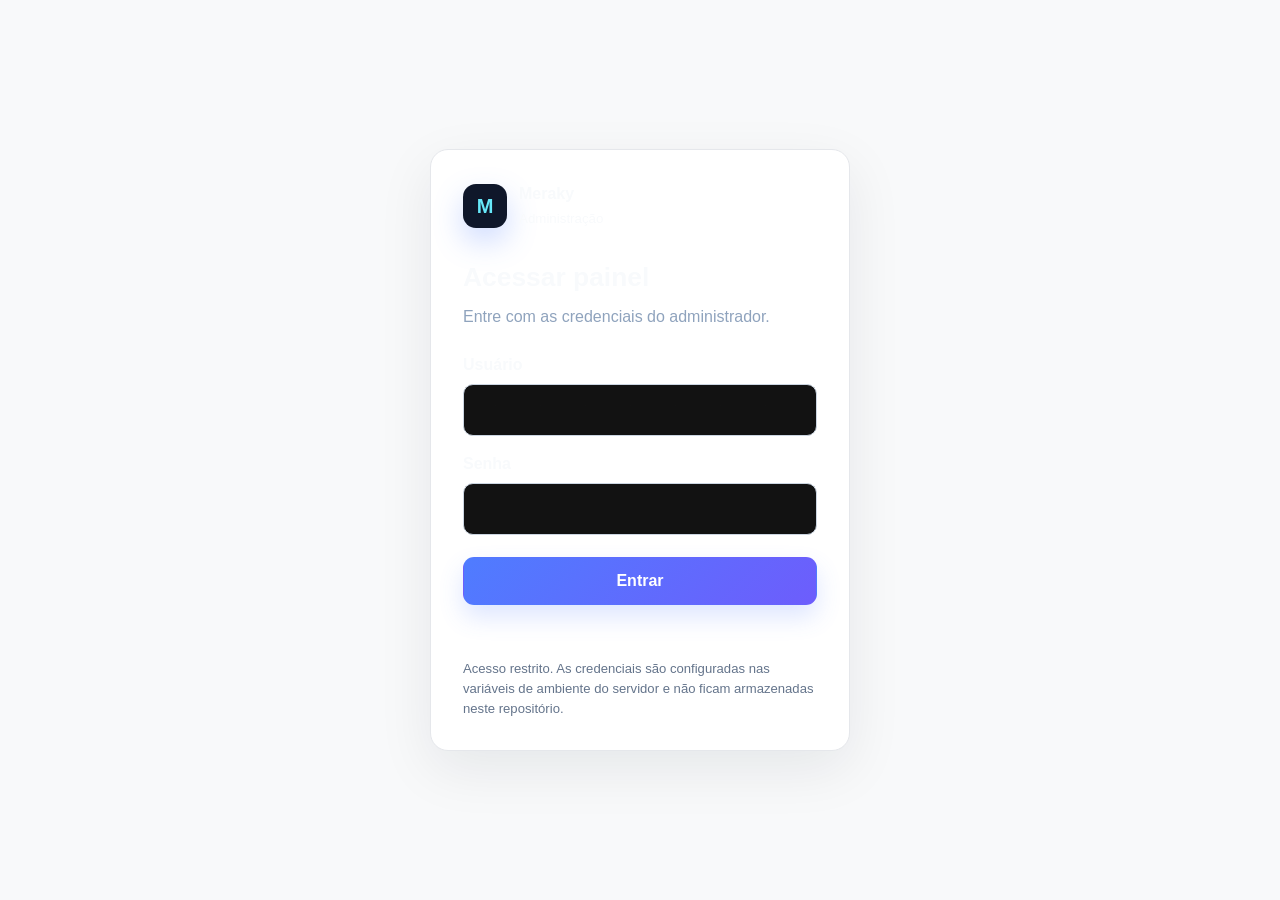
==== commit 56c4df03: "Add admin login, sessions and CSRF protection" ====
--- a/index.html
+++ b/index.html
@@ -640,6 +640,7 @@
     id="toast"
   ></div>
 
+  <script src="auth.js"></script>
   <script src="dashboard.js"></script>
 
 </body>
